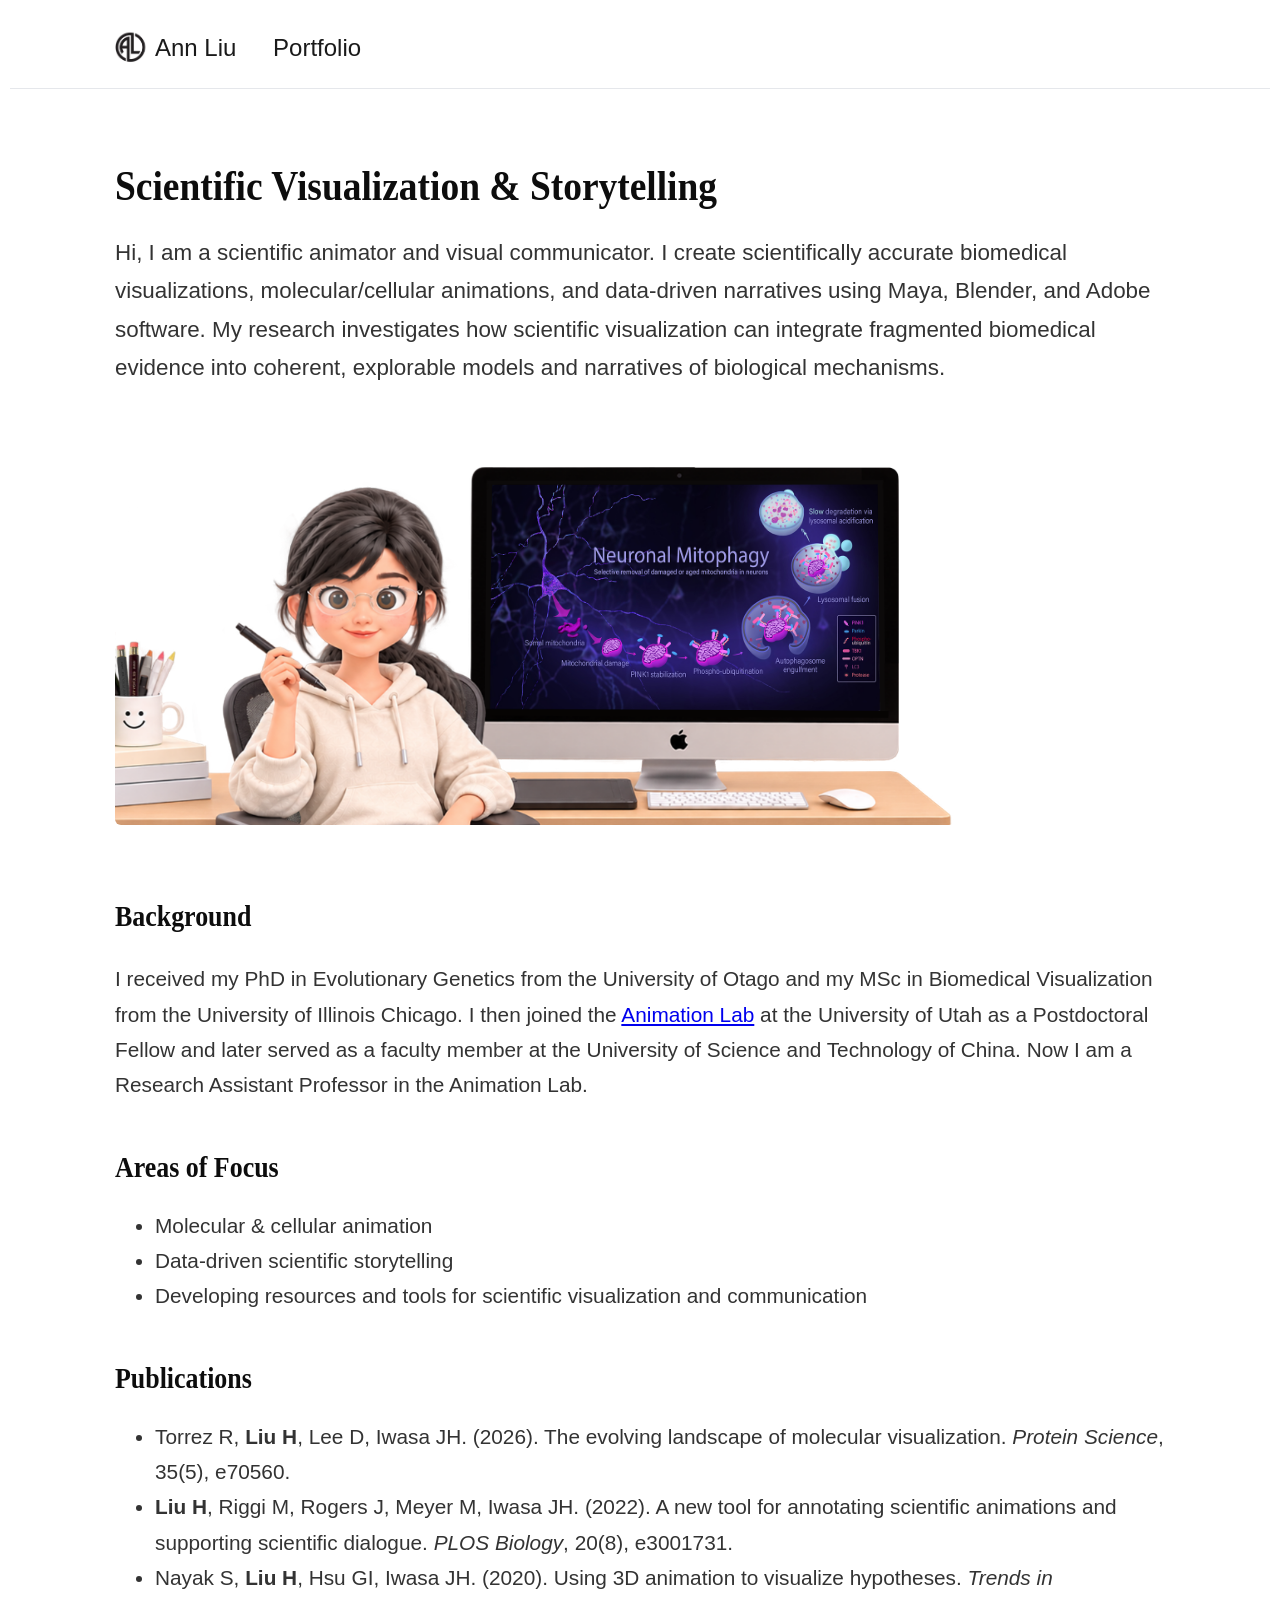
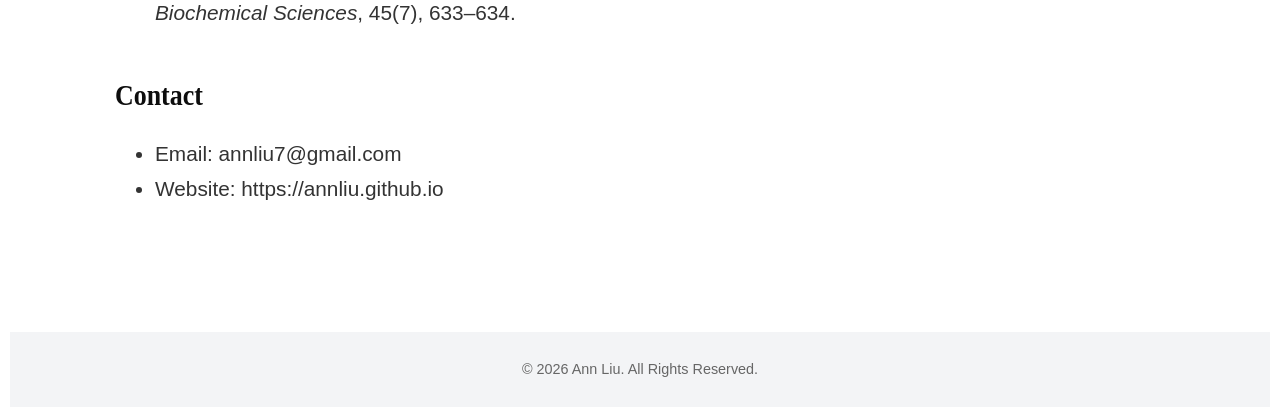
==== index.html @ 1553aa36 "Update index.html" ====
<!DOCTYPE html>
<html>
<head>
  <meta charset="UTF-8">
  <title>Ann Liu • Scientific Visualization</title>
  <link rel="stylesheet" href="assets/css/style.css">
</head>

<body>

<header>
  <nav class="navbar">
    <img class="nav-logo" src="assets/images/AL.png">
    <a href="index.html">Ann Liu</a> &nbsp;&nbsp;&nbsp;&nbsp;
    <a href="portfolio.html">Portfolio</a>
  </nav>
</header>

<div class="container">
  <p style="margin-bottom: 6%;"></p>
  <section class="hero">
    <h1>Scientific Visualization & Storytelling</h1>
    <p>Hi, I am a scientific animator and visual communicator. 
		I create scientifically accurate biomedical visualizations, molecular/cellular animations, and data-driven narratives using Maya, Blender, and Adobe software. 
		My research investigates how scientific visualization can integrate fragmented biomedical evidence into coherent, explorable models and narratives of biological mechanisms.
	</p>
  </section>

  <div class="project-card">
    <img class="overlay-image" src="assets/images/Final7.png"  width="90%"   draggable="false" oncontextmenu="return false;">

	  <div class="carousel">
      <div class="carousel-track">

        <img src="assets/images/NeuronalMitophagy.png" draggable="false" oncontextmenu="return false;">
        <img src="assets/images/GETpathway.png" draggable="false" oncontextmenu="return false;"> 
        <img src="assets/images/LRRK2.png" draggable="false" oncontextmenu="return false;">
        <img src="assets/images/Covid19LifeCycle.png" draggable="false" oncontextmenu="return false;">
        <img src="assets/images/OSN.png" draggable="false" oncontextmenu="return false;">
        <img src="assets/images/NLRP3.png" draggable="false" oncontextmenu="return false;">
        <img src="assets/images/elongation.png" draggable="false" oncontextmenu="return false;">

      </div>
    </div>
	</div>

<section class="container">
  <p style="margin-bottom: 45%;"></p>
  <h2>Background</h2>
  <p>I received my PhD in Evolutionary Genetics from the University of Otago and my MSc in Biomedical Visualization from the University of Illinois Chicago. 
    I then joined the <a href="https://animationlab.utah.edu/" target="_blank" rel="noopener"> Animation Lab</a>
    at the University of Utah as a Postdoctoral Fellow and later served as a faculty member at the University of Science and Technology of China. 
    Now I am a Research Assistant Professor in the Animation Lab.</p>

  <h2>Areas of Focus</h2>
  <ul>
    <li>Molecular & cellular animation</li>
    <li>Data-driven scientific storytelling</li>
    <li>Developing resources and tools for scientific visualization and communication</li>
  </ul>

  <h2>Publications</h2>
  <ul>	
 	 <li>Torrez R, <b>Liu H</b>, Lee D, Iwasa JH. (2026). The evolving landscape of molecular visualization. <em>Protein Science</em>, 35(5), e70560.</li>
  	<li><b>Liu H</b>, Riggi M, Rogers J, Meyer M, Iwasa JH. (2022). A new tool for annotating scientific animations and supporting scientific
dialogue. <em>PLOS Biology</em>, 20(8), e3001731.</li>
  	<li>Nayak S, <b>Liu H</b>, Hsu GI, Iwasa JH. (2020). Using 3D animation to visualize hypotheses. <em>Trends in Biochemical Sciences</em>, 45(7),
633–634.</li>
  </ul>
  <h2>Contact</h2>
  <ul>
    <li>Email: annliu7@gmail.com</li>
    <li>Website: https://annliu.github.io</li>
  </ul>
</section>

</div>
  

<footer>© 2026 Ann Liu. All Rights Reserved.</footer>
</body>
</html>

<script>
  const track = document.querySelector(".carousel-track");
  const slides = Array.from(track.children);

  let index = 0;

  function updateCarousel() {
    track.style.transform = `translateX(-${index * 100}%)`;
  }

   setInterval(() => {
    index = (index + 1) % slides.length;
    updateCarousel();
  }, 3000);
</script>
---- assets/css/style.css ----
/* —— 基础 —— */
body {
  margin: 10px;
  font-family: "Inter", Arial, sans-serif;
  background: #ffffff;
  color: #1a1a1a;
  line-height: 1.7;
}

h1, h2, h3 {
  font-family: "Georgia", "Times New Roman", serif;
  transform: scaleX(0.9);
  transform-origin: left center;
  font-weight: 600;
  margin-bottom: 10px;
  color: #0d0d0d;
}

h3 {
  font-family: "Times New Roman", serif;
    transform: scaleX(1.0);
  transform-origin: left center;
  font-weight: 600;
  margin-bottom: 10px;
  color: #0d0d0d;
}

h1 {
  font-size: 2.6rem;
  margin-top: 0;
}

h2 {
  font-size: 1.8rem;
  /* border-left: 4px solid #2b59c3;   科研感的蓝色 */
  padding-left: 0px;
  margin-top: 40px;
}

h3 {
  font-size: 1.5rem;
  margin-top: 30px;
}

li {
  font-size: 1.3rem;
  color: #333;
}

p {
  font-size: 1.3rem;
  color: #333;
}

/* —— 顶部导航 —— */
header {
  background: #ffffff;
  border-bottom: 1px solid #e5e7eb;
  padding: 18px 0;
  position: sticky;
  top: 0;
  z-index: 10;
}

nav {
  max-width: 1050px;
  margin: auto;
  display: flex;
  gap: 5px;
  font-size: 1.5rem;
}

.nav-logo {
  min-width: 3%;
  width: 35px;
  height: auto;
}


nav a {
  text-decoration: none;
  color: #1a1a1a;
  font-weight: 500;
}

nav a:hover {
  color: #2b59c3;
}

/* —— 版心 —— */
.container {
  position: relative;
  max-width: 1050px;
  margin: auto;
  padding: 5px 0px;
}

/* —— 首页hero —— */
.hero {
  margin-top: 15px;
  padding: 5px 0;
}

.hero h1 {
  font-size-adjust: 3rem ;
  line-height: 1.2;
}

.hero p {
  font-size: 1.4rem;
  max-width: 100%;
}


/* —— 卡片式项目 —— */
.project-card {
  background: #f8f9fb;
  border-radius: 0px;
  padding: 0px;
  margin: 0px 0;
  box-shadow: 0 1px 4px rgba(0,0,0,0.03);
}

.project-card img {
  width: 100%;
  border-radius: 6px;
  margin-bottom: 10px;
}

.project-card h3 {
  margin-top: 0;
}


/* —— Carousel —— */
.carousel {
  position: absolute;
  max-width: 38%;
  margin-top: 5.5%;
  margin-left: 35.5%;
  overflow: hidden;
  border-radius: 8px;
}

.carousel-track {
  display: flex;
  transition: transform 0.5s ease;
}

.carousel-track img {
  width: 100%;
  flex-shrink: 0;
  border-radius: 8px;
}


.overlay-image {
  position: absolute;
  z-index: 2;
  display: block;
  max-width: 80%;
  height: auto;

  /* Allows carousel buttons beneath it to remain clickable */
  pointer-events: none;
}


footer {
  position: relative;
  margin-top: 100px;
  padding: 25px;
  text-align: center;
  background: #f3f4f6;
  color: #666;
  font-size: 0.9rem;
}
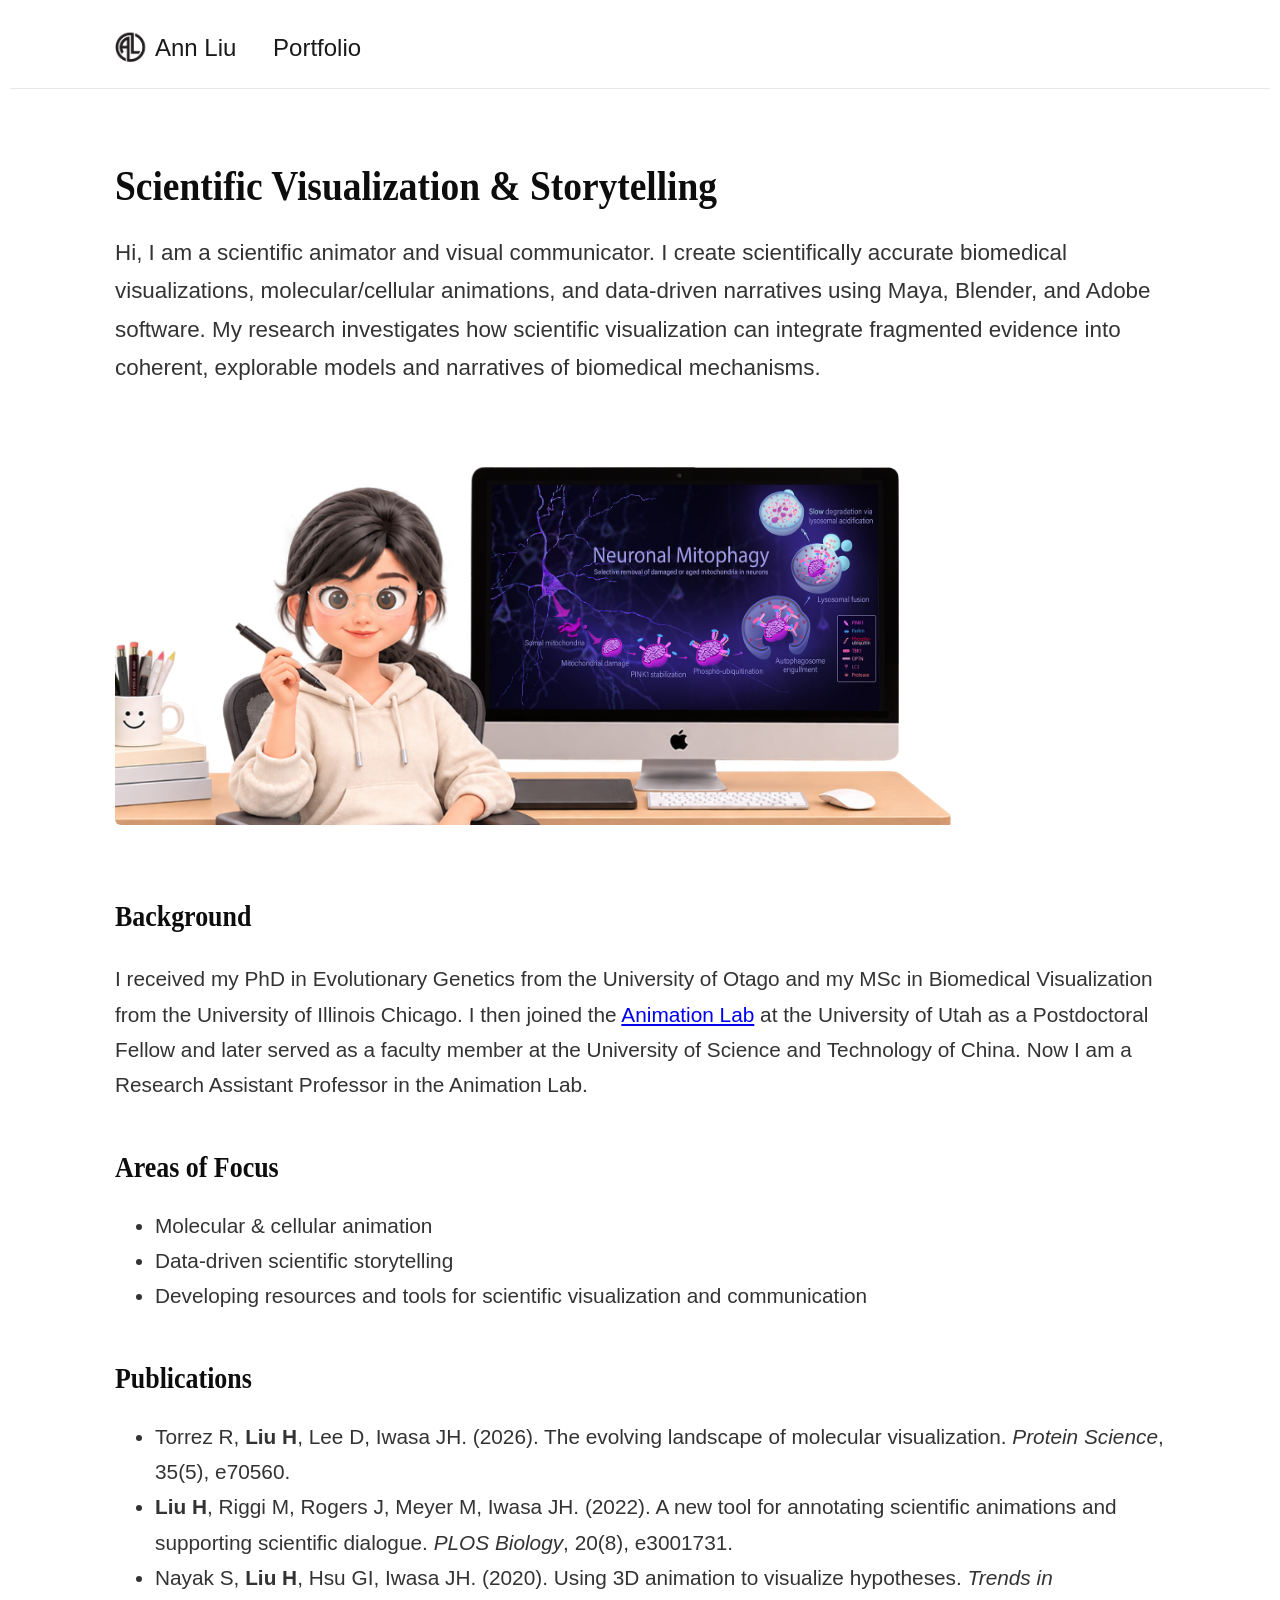
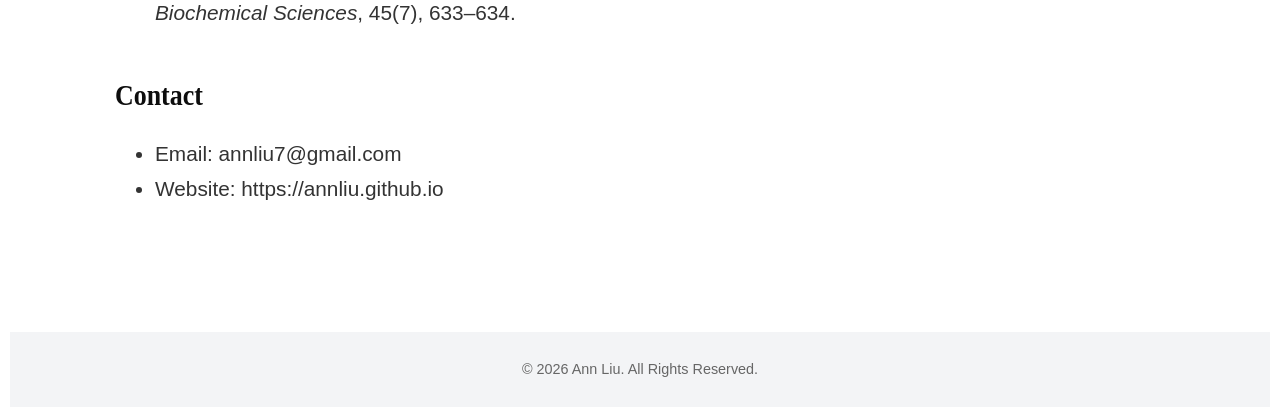
==== commit 84fea79f: "Update index.html" ====
--- a/index.html
+++ b/index.html
@@ -22,7 +22,7 @@
     <h1>Scientific Visualization & Storytelling</h1>
     <p>Hi, I am a scientific animator and visual communicator. 
 		I create scientifically accurate biomedical visualizations, molecular/cellular animations, and data-driven narratives using Maya, Blender, and Adobe software. 
-		My research investigates how scientific visualization can integrate fragmented biomedical evidence into coherent, explorable models and narratives of biological mechanisms.
+		My research investigates how scientific visualization can integrate fragmented evidence into coherent, explorable models and narratives of biomedical mechanisms.
 	</p>
   </section>
 
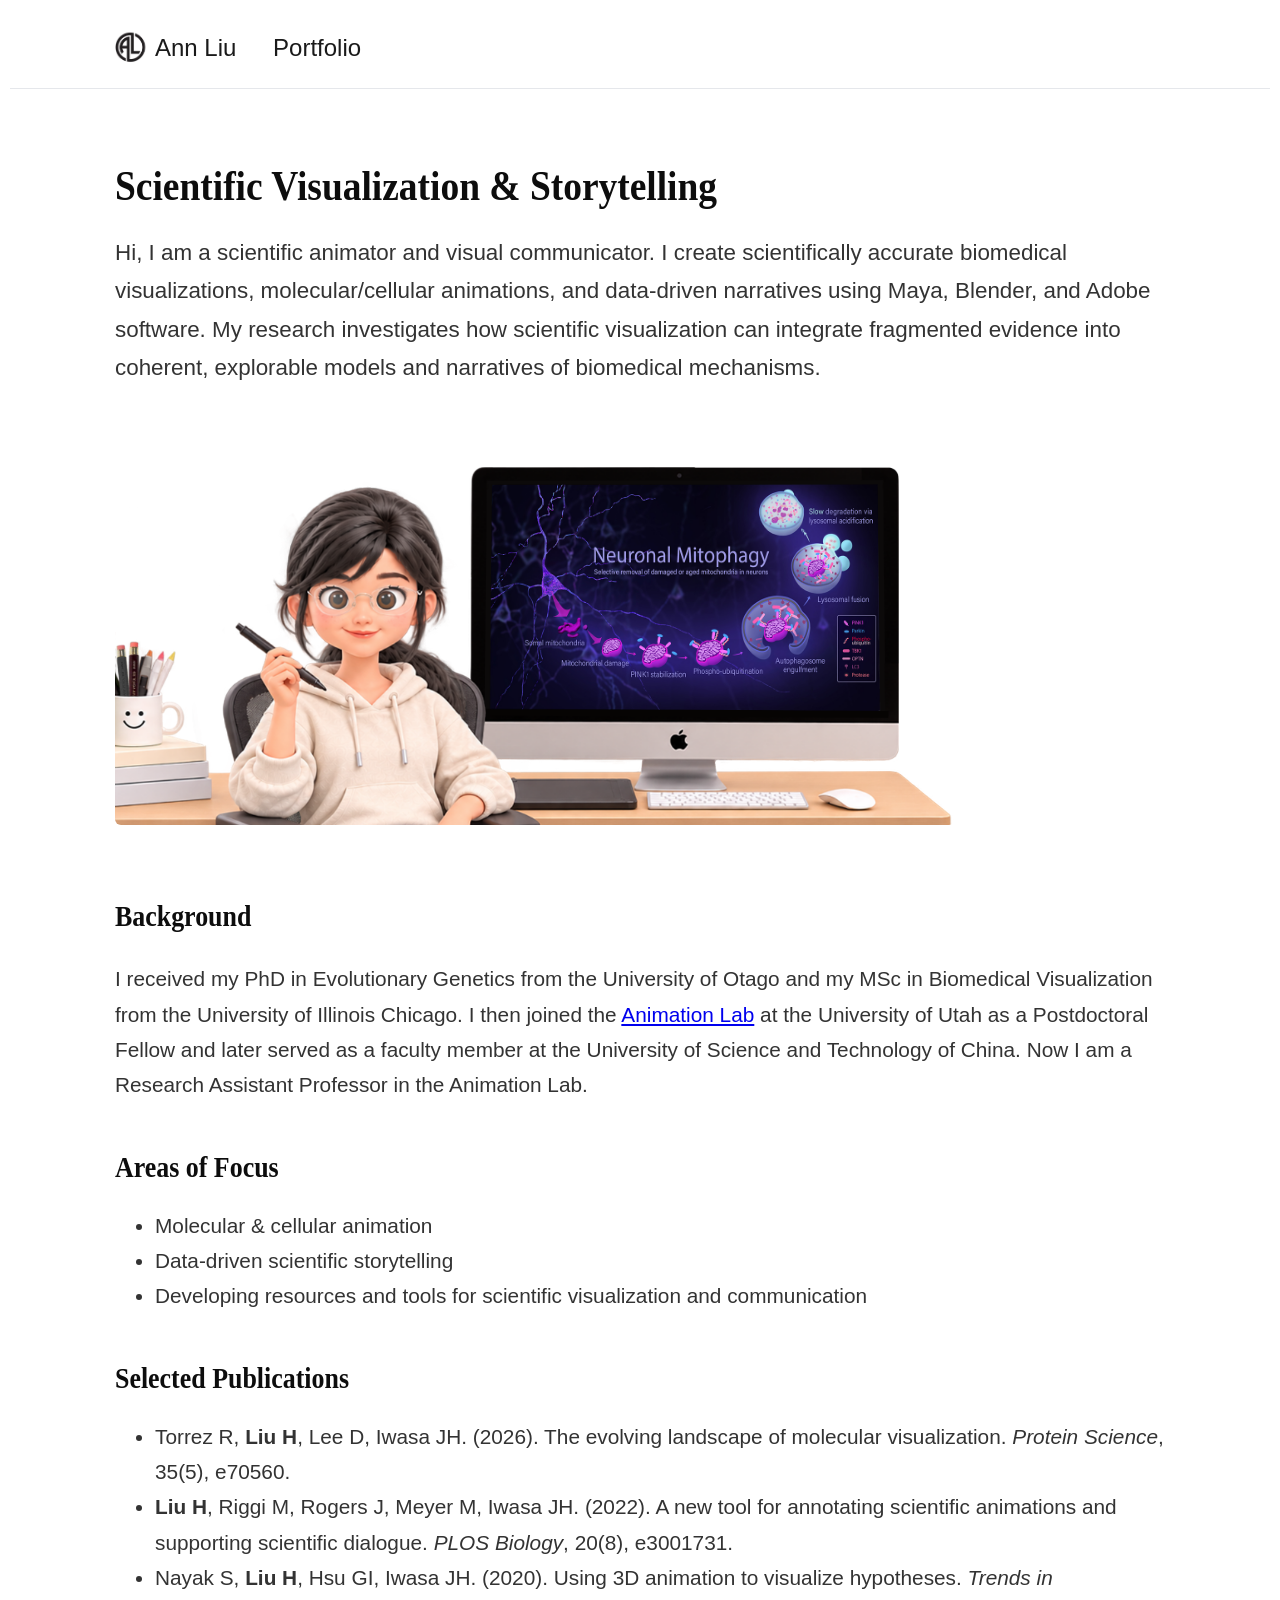
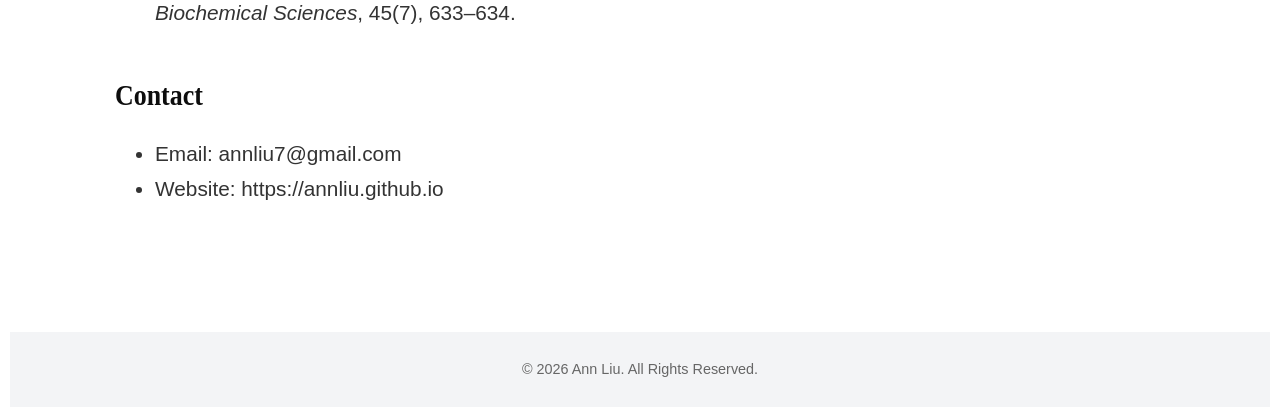
==== commit 0128a0bd: "Update index.html" ====
--- a/index.html
+++ b/index.html
@@ -21,8 +21,8 @@
   <section class="hero">
     <h1>Scientific Visualization & Storytelling</h1>
     <p>Hi, I am a scientific animator and visual communicator. 
-		I create scientifically accurate biomedical visualizations, molecular/cellular animations, and data-driven narratives using Maya, Blender, and Adobe software. 
-		My research investigates how scientific visualization can integrate fragmented evidence into coherent, explorable models and narratives of biomedical mechanisms.
+	   I create scientifically accurate biomedical visualizations, molecular/cellular animations, and data-driven narratives using Maya, Blender, and Adobe software. 
+	   My research investigates how scientific visualization can integrate fragmented evidence into coherent, explorable models and narratives of biomedical mechanisms.
 	</p>
   </section>
 
@@ -59,7 +59,7 @@
     <li>Developing resources and tools for scientific visualization and communication</li>
   </ul>
 
-  <h2>Publications</h2>
+  <h2>Selected Publications</h2>
   <ul>	
  	 <li>Torrez R, <b>Liu H</b>, Lee D, Iwasa JH. (2026). The evolving landscape of molecular visualization. <em>Protein Science</em>, 35(5), e70560.</li>
   	<li><b>Liu H</b>, Riggi M, Rogers J, Meyer M, Iwasa JH. (2022). A new tool for annotating scientific animations and supporting scientific
